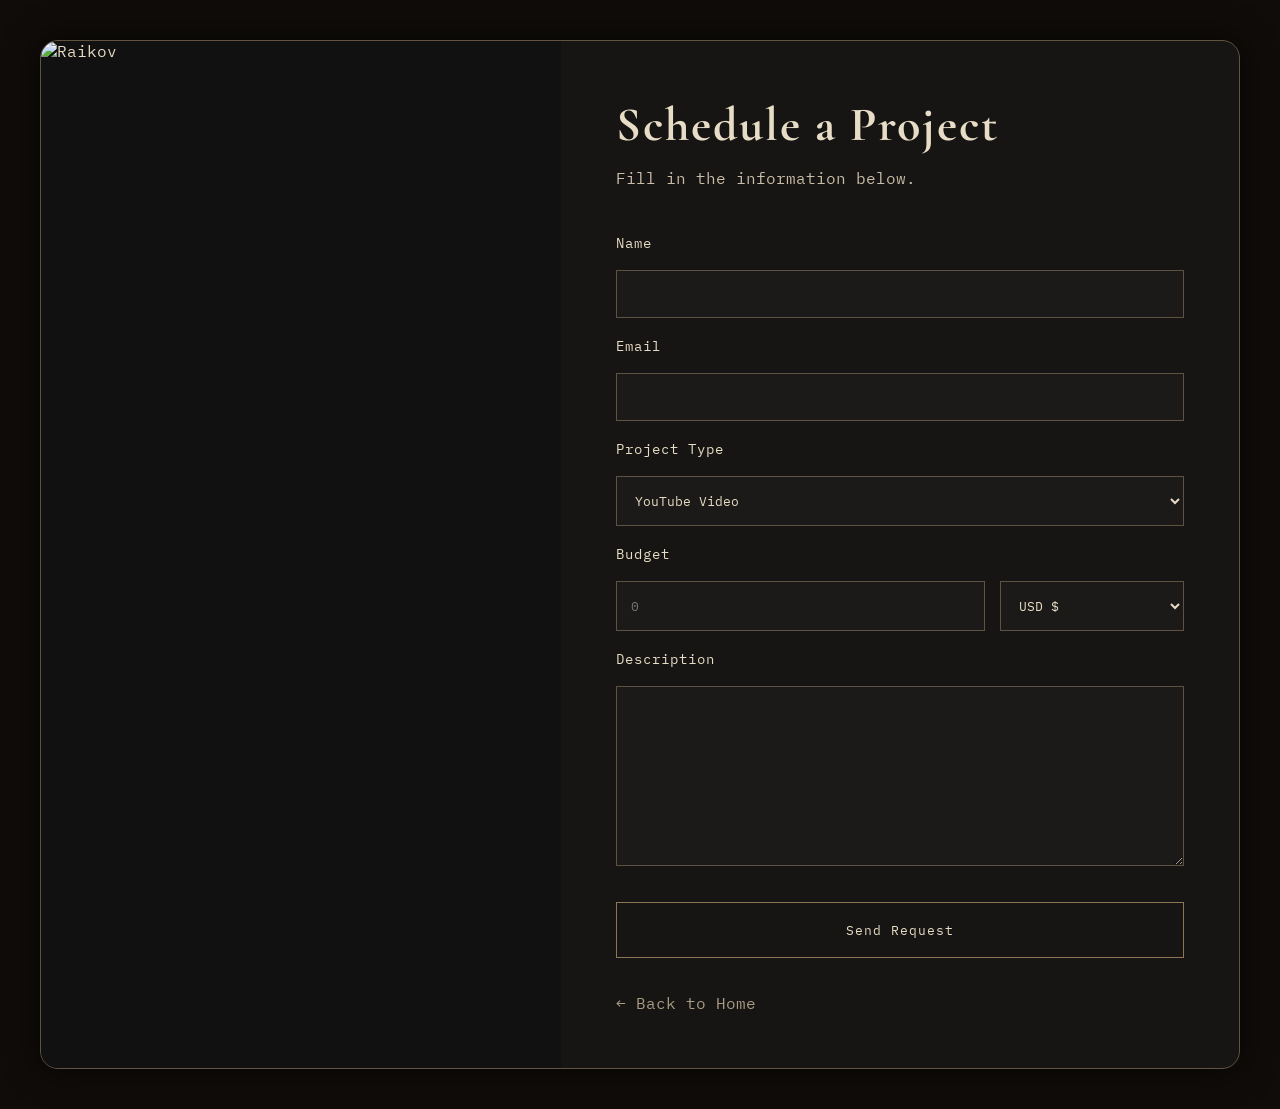
==== schedule.html @ 5ae65aef "Add files via upload" ====
<!DOCTYPE html>
<html lang="en">

<head>

<meta charset="UTF-8">
<meta name="viewport" content="width=device-width, initial-scale=1.0">

<title>Schedule Project • Raikov Studio</title>

<link rel="stylesheet" href="schedule.css">

<link rel="preconnect" href="https://fonts.googleapis.com">
<link rel="preconnect" href="https://fonts.gstatic.com" crossorigin>

<link href="https://fonts.googleapis.com/css2?family=Cormorant+Garamond:wght@500;700&family=IBM+Plex+Mono:wght@400;500&display=swap" rel="stylesheet">

</head>

<body>

<div class="container">

<div class="left">

<img src="images/raikov2.jpg" alt="Raikov">

</div>

<div class="right">

<h1>Schedule a Project</h1>

<p class="subtitle">
Fill in the information below.
</p>

<form>

<label>Name</label>
<input type="text">

<label>Email</label>
<input type="email">

<label>Project Type</label>

<select>

<option>YouTube Video</option>
<option>Short Form</option>
<option>Gaming</option>
<option>Documentary</option>
<option>Other</option>

</select>

<label>Budget</label>

<div class="budget">

<input type="number" placeholder="0">

<select>

<option>USD $</option>
<option>EUR €</option>
<option>GBP £</option>
<option>CHF Fr</option>
<option>AUD $</option>
<option>CAD $</option>

</select>

</div>

<label>Description</label>

<textarea rows="6"></textarea>

<button type="submit">

Send Request

</button>

</form>

<a class="back" href="index.html">

← Back to Home

</a>

</div>

</div>

</body>

</html>
---- schedule.css ----
*{
    margin:0;
    padding:0;
    box-sizing:border-box;
}

body{

    background:#0F0C09;
    color:#E7DCC5;
    font-family:'IBM Plex Mono', monospace;

    min-height:100vh;

    display:flex;
    justify-content:center;
    align-items:center;

    padding:40px;

}

.container{

    width:1200px;
    max-width:100%;

    display:grid;
    grid-template-columns:520px 1fr;

    background:#171513;

    border:1px solid #615340;

    border-radius:18px;

    overflow:hidden;

    box-shadow:
    0 0 35px rgba(0,0,0,.6);

}

.left{

    background:#111;

}

.left img{

    width:100%;
    height:100%;

    object-fit:cover;

    display:block;

}

.right{

    padding:55px;

    display:flex;
    flex-direction:column;

}

h1{

    font-family:'Cormorant Garamond', serif;

    font-size:48px;

    margin-bottom:10px;

    letter-spacing:2px;

}

.subtitle{

    color:#C9BCA8;

    margin-bottom:40px;

    line-height:1.8;

}

form{

    display:flex;
    flex-direction:column;

    gap:18px;

}

label{

    font-size:.9rem;

    letter-spacing:1px;

}

input,
select,
textarea{

    width:100%;

    background:#1C1A18;

    color:#E7DCC5;

    border:1px solid #5F5242;

    padding:14px;

    font-family:inherit;

    outline:none;

    transition:.25s;

}

input:focus,
select:focus,
textarea:focus{

    border-color:#BFA57A;

}

textarea{

    resize:vertical;

    min-height:180px;

}

.budget{

    display:grid;

    grid-template-columns:2fr 1fr;

    gap:15px;

}

button{

    margin-top:18px;

    padding:18px;

    background:transparent;

    color:#E7DCC5;

    border:1px solid #8B7555;

    font-family:inherit;

    cursor:pointer;

    transition:.3s;

    letter-spacing:1px;

}

button:hover{

    background:#E7DCC5;

    color:#171513;

}

.back{

    margin-top:35px;

    color:#D9C9A9;

    text-decoration:none;

    opacity:.75;

}

.back:hover{

    opacity:1;

}

@media(max-width:980px){

.container{

    grid-template-columns:1fr;

}

.left{

    height:500px;

}

.right{

    padding:35px;

}

}
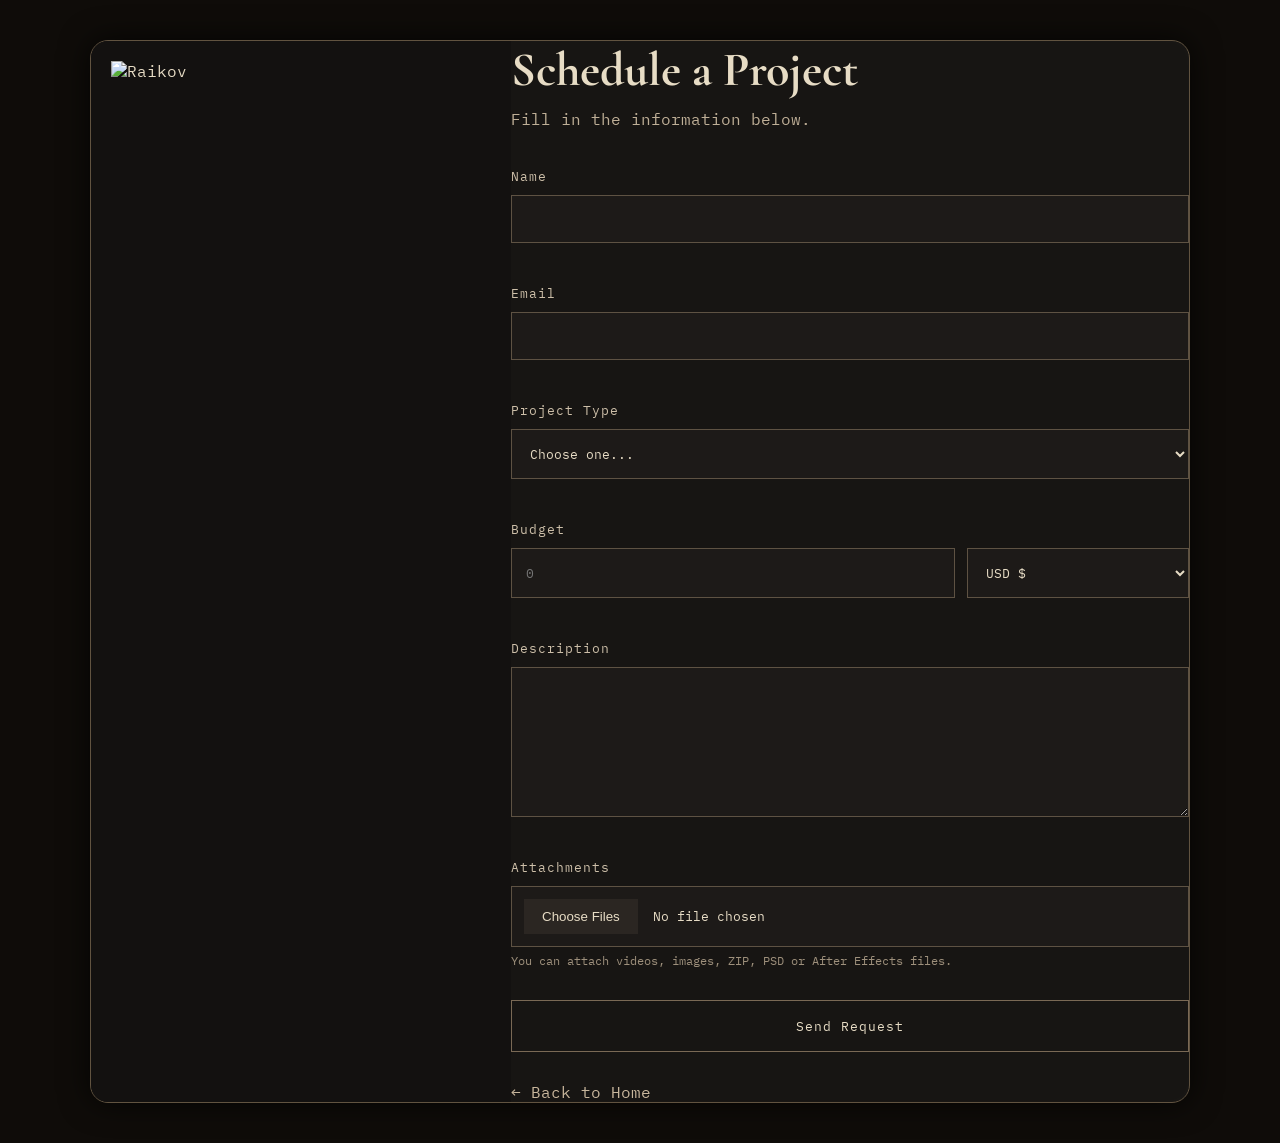
==== commit 55fa27dd: "Update schedule.html" ====
--- a/schedule.html
+++ b/schedule.html
@@ -21,81 +21,137 @@
 
 <div class="container">
 
-<div class="left">
+    <div class="left">
 
-<img src="images/raikov2.jpg" alt="Raikov">
+        <img src="images/raikov-full.jpg" alt="Raikov">
+
+    </div>
+
+    <div class="right">
+
+        <h1>Schedule a Project</h1>
+
+        <p class="subtitle">
+            Fill in the information below.
+        </p>
+
+        <form id="projectForm" novalidate>
+
+            <label for="name">Name</label>
+            <input
+                type="text"
+                id="name"
+                name="name"
+                required
+            >
+
+            <small class="error"></small>
+
+            <label for="email">Email</label>
+            <input
+                type="email"
+                id="email"
+                name="email"
+                required
+            >
+
+            <small class="error"></small>
+
+            <label for="project">Project Type</label>
+
+            <select
+                id="project"
+                name="project"
+                required
+            >
+
+                <option value="">Choose one...</option>
+                <option>YouTube Video</option>
+                <option>Short Form</option>
+                <option>Gaming</option>
+                <option>Documentary</option>
+                <option>Other</option>
+
+            </select>
+
+            <small class="error"></small>
+
+            <label>Budget</label>
+
+            <div class="budget">
+
+                <input
+                    type="number"
+                    id="budget"
+                    name="budget"
+                    placeholder="0"
+                    required
+                >
+
+                <select
+                    id="currency"
+                    name="currency"
+                    required
+                >
+
+                    <option>USD $</option>
+                    <option>EUR €</option>
+                    <option>GBP £</option>
+                    <option>CHF Fr</option>
+                    <option>CAD $</option>
+                    <option>AUD $</option>
+
+                </select>
+
+            </div>
+
+            <small class="error"></small>
+
+            <label for="description">Description</label>
+
+            <textarea
+                id="description"
+                name="description"
+                rows="6"
+                required
+            ></textarea>
+
+            <small class="error"></small>
+
+            <label for="files">Attachments</label>
+
+            <input
+                type="file"
+                id="files"
+                name="files"
+                multiple
+                accept=".mp4,.mov,.avi,.mkv,.png,.jpg,.jpeg,.zip,.rar,.7z,.psd,.aep"
+            >
+
+            <small class="upload-text">
+                You can attach videos, images, ZIP, PSD or After Effects files.
+            </small>
+
+            <button type="submit">
+
+                Send Request
+
+            </button>
+
+        </form>
+
+        <a class="back" href="index.html">
+
+            ← Back to Home
+
+        </a>
+
+    </div>
 
 </div>
 
-<div class="right">
-
-<h1>Schedule a Project</h1>
-
-<p class="subtitle">
-Fill in the information below.
-</p>
-
-<form>
-
-<label>Name</label>
-<input type="text">
-
-<label>Email</label>
-<input type="email">
-
-<label>Project Type</label>
-
-<select>
-
-<option>YouTube Video</option>
-<option>Short Form</option>
-<option>Gaming</option>
-<option>Documentary</option>
-<option>Other</option>
-
-</select>
-
-<label>Budget</label>
-
-<div class="budget">
-
-<input type="number" placeholder="0">
-
-<select>
-
-<option>USD $</option>
-<option>EUR €</option>
-<option>GBP £</option>
-<option>CHF Fr</option>
-<option>AUD $</option>
-<option>CAD $</option>
-
-</select>
-
-</div>
-
-<label>Description</label>
-
-<textarea rows="6"></textarea>
-
-<button type="submit">
-
-Send Request
-
-</button>
-
-</form>
-
-<a class="back" href="index.html">
-
-← Back to Home
-
-</a>
-
-</div>
-
-</div>
+<script src="schedule.js"></script>
 
 </body>
 
-</html>+</html>
--- a/schedule.css
+++ b/schedule.css
@@ -7,219 +7,311 @@
 body{
 
     background:#0F0C09;
+
+    font-family:'IBM Plex Mono', monospace;
+
     color:#E7DCC5;
+
+    display:flex;
+
+    justify-content:center;
+
+    align-items:center;
+
+    min-height:100vh;
+
+    padding:40px;
+
+}
+
+.container{
+
+    width:1100px;
+
+    display:grid;
+
+    grid-template-columns:420px 1fr;
+
+    background:#171513;
+
+    border:1px solid #615340;
+
+    border-radius:18px;
+
+    overflow:hidden;
+
+    box-shadow:
+    0 0 30px rgba(0,0,0,.75),
+    inset 0 0 12px rgba(255,255,255,.02);
+
+.left{
+
+    background:#131110;
+
+    display:flex;
+
+    justify-content:center;
+
+    align-items:center;
+
+    padding:20px;
+
+}
+
+.left img{
+
+    width:100%;
+
+    height:100%;
+
+    object-fit:contain;
+
+    object-position:center;
+
+    display:block;
+
+}
+
+h1{
+
+    font-family:'Cormorant Garamond', serif;
+
+    font-size:48px;
+
+    margin-bottom:8px;
+
+}
+
+.subtitle{
+
+    color:#BFAF97;
+
+    margin-bottom:35px;
+
+    line-height:1.6;
+
+}
+
+form{
+
+    display:flex;
+
+    flex-direction:column;
+
+}
+
+label{
+
+    margin-bottom:10px;
+
+    font-size:.82rem;
+
+    letter-spacing:1px;
+
+    color:#CDBFA9;
+
+}
+
+input,
+textarea,
+select{
+
+    width:100%;
+
+    background:#1D1A18;
+
+    color:#E7DCC5;
+
+    border:1px solid #5E5243;
+
+    padding:14px;
+
+    margin-bottom:6px;
+
     font-family:'IBM Plex Mono', monospace;
 
-    min-height:100vh;
-
-    display:flex;
-    justify-content:center;
-    align-items:center;
-
-    padding:40px;
+    outline:none;
+
+    transition:.25s;
+
+}
+
+input:focus,
+textarea:focus,
+select:focus{
+
+    border-color:#8D765B;
+
+}
+
+textarea{
+
+    resize:vertical;
+
+    min-height:150px;
+
+}
+
+.budget{
+
+    display:grid;
+
+    grid-template-columns:2fr 1fr;
+
+    gap:12px;
+
+}
+
+input[type=file]{
+
+    padding:12px;
+
+    cursor:pointer;
+
+}
+
+input[type=file]::file-selector-button{
+
+    background:#2B2622;
+
+    color:#E7DCC5;
+
+    border:none;
+
+    padding:10px 18px;
+
+    margin-right:15px;
+
+    cursor:pointer;
+
+    transition:.25s;
+
+}
+
+input[type=file]::file-selector-button:hover{
+
+    background:#3C352F;
+
+}
+
+.upload-text{
+
+    color:#9E907C;
+
+    font-size:.75rem;
+
+    margin-bottom:24px;
+
+}
+
+button{
+
+    background:transparent;
+
+    border:1px solid #7A6955;
+
+    color:#E7DCC5;
+
+    padding:16px;
+
+    cursor:pointer;
+
+    font-family:'IBM Plex Mono', monospace;
+
+    letter-spacing:1px;
+
+    transition:.3s;
+
+    margin-top:8px;
+
+}
+
+button:hover{
+
+    background:#E7DCC5;
+
+    color:#171513;
+
+}
+
+.back{
+
+    display:inline-block;
+
+    margin-top:30px;
+
+    color:#C8B69C;
+
+    text-decoration:none;
+
+    transition:.25s;
+
+}
+
+.back:hover{
+
+    padding-left:8px;
+
+}
+
+.error{
+
+    color:#C94D4D;
+
+    font-size:.75rem;
+
+    min-height:18px;
+
+    margin-bottom:18px;
+
+    display:block;
+
+}
+
+input.invalid,
+textarea.invalid,
+select.invalid{
+
+    border:1px solid #C94D4D;
+
+}
+
+@media(max-width:950px){
+
+body{
+
+    padding:20px;
 
 }
 
 .container{
 
-    width:1200px;
-    max-width:100%;
-
-    display:grid;
-    grid-template-columns:520px 1fr;
-
-    background:#171513;
-
-    border:1px solid #615340;
-
-    border-radius:18px;
-
-    overflow:hidden;
-
-    box-shadow:
-    0 0 35px rgba(0,0,0,.6);
+    grid-template-columns:1fr;
 
 }
 
 .left{
 
-    background:#111;
-
-}
-
-.left img{
-
-    width:100%;
-    height:100%;
-
-    object-fit:cover;
-
-    display:block;
+    height:500px;
 
 }
 
 .right{
 
-    padding:55px;
-
-    display:flex;
-    flex-direction:column;
+    padding:28px;
 
 }
 
 h1{
 
-    font-family:'Cormorant Garamond', serif;
-
-    font-size:48px;
-
-    margin-bottom:10px;
-
-    letter-spacing:2px;
-
-}
-
-.subtitle{
-
-    color:#C9BCA8;
-
-    margin-bottom:40px;
-
-    line-height:1.8;
-
-}
-
-form{
-
-    display:flex;
-    flex-direction:column;
-
-    gap:18px;
-
-}
-
-label{
-
-    font-size:.9rem;
-
-    letter-spacing:1px;
-
-}
-
-input,
-select,
-textarea{
-
-    width:100%;
-
-    background:#1C1A18;
-
-    color:#E7DCC5;
-
-    border:1px solid #5F5242;
-
-    padding:14px;
-
-    font-family:inherit;
-
-    outline:none;
-
-    transition:.25s;
-
-}
-
-input:focus,
-select:focus,
-textarea:focus{
-
-    border-color:#BFA57A;
-
-}
-
-textarea{
-
-    resize:vertical;
-
-    min-height:180px;
+    font-size:38px;
 
 }
 
 .budget{
 
-    display:grid;
-
-    grid-template-columns:2fr 1fr;
-
-    gap:15px;
-
-}
-
-button{
-
-    margin-top:18px;
-
-    padding:18px;
-
-    background:transparent;
-
-    color:#E7DCC5;
-
-    border:1px solid #8B7555;
-
-    font-family:inherit;
-
-    cursor:pointer;
-
-    transition:.3s;
-
-    letter-spacing:1px;
-
-}
-
-button:hover{
-
-    background:#E7DCC5;
-
-    color:#171513;
-
-}
-
-.back{
-
-    margin-top:35px;
-
-    color:#D9C9A9;
-
-    text-decoration:none;
-
-    opacity:.75;
-
-}
-
-.back:hover{
-
-    opacity:1;
-
-}
-
-@media(max-width:980px){
-
-.container{
-
     grid-template-columns:1fr;
 
 }
 
-.left{
-
-    height:500px;
-
-}
-
-.right{
-
-    padding:35px;
-
-}
-
-}+}
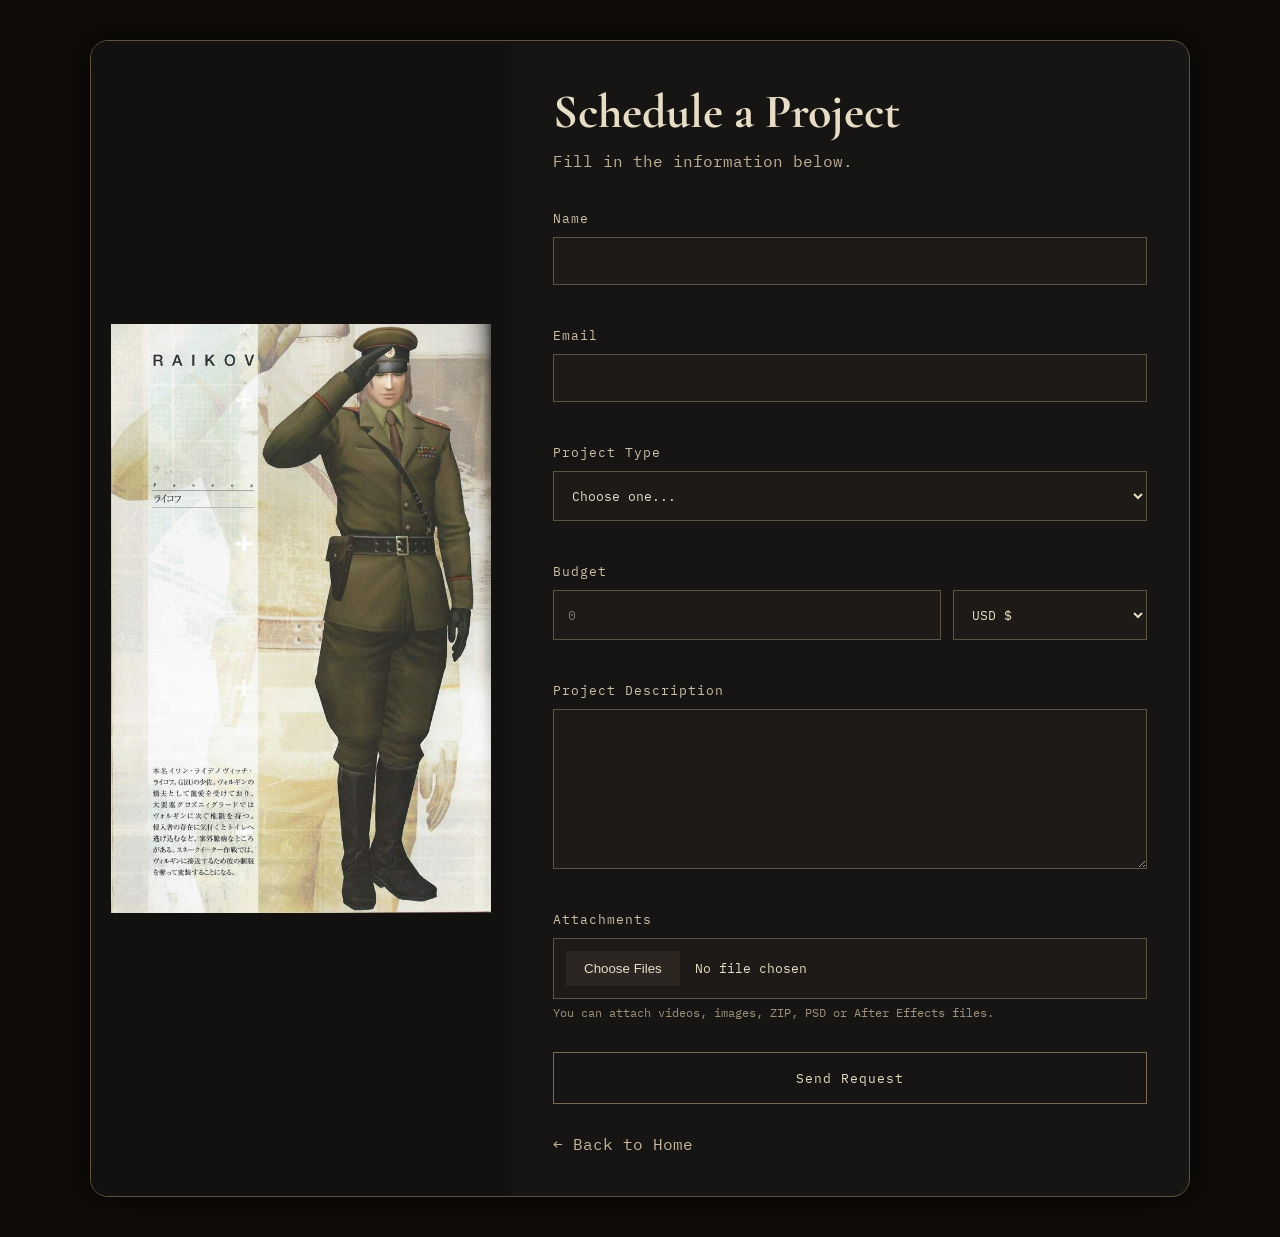
==== commit 84ca755d: "Add files via upload" ====
--- a/schedule.html
+++ b/schedule.html
@@ -3,17 +3,17 @@
 
 <head>
 
-<meta charset="UTF-8">
-<meta name="viewport" content="width=device-width, initial-scale=1.0">
+    <meta charset="UTF-8">
+    <meta name="viewport" content="width=device-width, initial-scale=1.0">
 
-<title>Schedule Project • Raikov Studio</title>
+    <title>Schedule Project • Raikov Studio</title>
 
-<link rel="stylesheet" href="schedule.css">
+    <link rel="stylesheet" href="schedule.css">
 
-<link rel="preconnect" href="https://fonts.googleapis.com">
-<link rel="preconnect" href="https://fonts.gstatic.com" crossorigin>
+    <link rel="preconnect" href="https://fonts.googleapis.com">
+    <link rel="preconnect" href="https://fonts.gstatic.com" crossorigin>
 
-<link href="https://fonts.googleapis.com/css2?family=Cormorant+Garamond:wght@500;700&family=IBM+Plex+Mono:wght@400;500&display=swap" rel="stylesheet">
+    <link href="https://fonts.googleapis.com/css2?family=Cormorant+Garamond:wght@500;700&family=IBM+Plex+Mono:wght@400;500&display=swap" rel="stylesheet">
 
 </head>
 
@@ -23,7 +23,7 @@
 
     <div class="left">
 
-        <img src="images/raikov-full.jpg" alt="Raikov">
+        <img src="raikov-full.jpg" alt="Raikov">
 
     </div>
 
@@ -38,6 +38,7 @@
         <form id="projectForm" novalidate>
 
             <label for="name">Name</label>
+
             <input
                 type="text"
                 id="name"
@@ -48,6 +49,7 @@
             <small class="error"></small>
 
             <label for="email">Email</label>
+
             <input
                 type="email"
                 id="email"
@@ -70,6 +72,7 @@
                 <option>Short Form</option>
                 <option>Gaming</option>
                 <option>Documentary</option>
+                <option>Commercial</option>
                 <option>Other</option>
 
             </select>
@@ -91,7 +94,6 @@
                 <select
                     id="currency"
                     name="currency"
-                    required
                 >
 
                     <option>USD $</option>
@@ -107,7 +109,7 @@
 
             <small class="error"></small>
 
-            <label for="description">Description</label>
+            <label for="description">Project Description</label>
 
             <textarea
                 id="description"
@@ -129,7 +131,9 @@
             >
 
             <small class="upload-text">
+
                 You can attach videos, images, ZIP, PSD or After Effects files.
+
             </small>
 
             <button type="submit">
@@ -154,4 +158,4 @@
 
 </body>
 
-</html>
+</html>
--- a/schedule.css
+++ b/schedule.css
@@ -7,15 +7,11 @@
 body{
 
     background:#0F0C09;
-
     font-family:'IBM Plex Mono', monospace;
-
     color:#E7DCC5;
 
     display:flex;
-
     justify-content:center;
-
     align-items:center;
 
     min-height:100vh;
@@ -29,7 +25,6 @@
     width:1100px;
 
     display:grid;
-
     grid-template-columns:420px 1fr;
 
     background:#171513;
@@ -41,17 +36,17 @@
     overflow:hidden;
 
     box-shadow:
-    0 0 30px rgba(0,0,0,.75),
-    inset 0 0 12px rgba(255,255,255,.02);
+        0 0 30px rgba(0,0,0,.75),
+        inset 0 0 12px rgba(255,255,255,.02);
+
+}
 
 .left{
 
     background:#131110;
 
     display:flex;
-
     justify-content:center;
-
     align-items:center;
 
     padding:20px;
@@ -61,14 +56,18 @@
 .left img{
 
     width:100%;
-
     height:100%;
 
     object-fit:contain;
-
     object-position:center;
 
     display:block;
+
+}
+
+.right{
+
+    padding:42px;
 
 }
 
@@ -148,7 +147,7 @@
 
     resize:vertical;
 
-    min-height:150px;
+    min-height:160px;
 
 }
 
@@ -202,55 +201,7 @@
 
     margin-bottom:24px;
 
-}
-
-button{
-
-    background:transparent;
-
-    border:1px solid #7A6955;
-
-    color:#E7DCC5;
-
-    padding:16px;
-
-    cursor:pointer;
-
-    font-family:'IBM Plex Mono', monospace;
-
-    letter-spacing:1px;
-
-    transition:.3s;
-
-    margin-top:8px;
-
-}
-
-button:hover{
-
-    background:#E7DCC5;
-
-    color:#171513;
-
-}
-
-.back{
-
-    display:inline-block;
-
-    margin-top:30px;
-
-    color:#C8B69C;
-
-    text-decoration:none;
-
-    transition:.25s;
-
-}
-
-.back:hover{
-
-    padding-left:8px;
+    display:block;
 
 }
 
@@ -276,42 +227,114 @@
 
 }
 
+button{
+
+    margin-top:8px;
+
+    background:transparent;
+
+    border:1px solid #7A6955;
+
+    color:#E7DCC5;
+
+    padding:16px;
+
+    font-family:'IBM Plex Mono', monospace;
+
+    letter-spacing:1px;
+
+    cursor:pointer;
+
+    transition:.3s;
+
+}
+
+button:hover{
+
+    background:#E7DCC5;
+
+    color:#171513;
+
+}
+
+.back{
+
+    display:inline-block;
+
+    margin-top:30px;
+
+    color:#C8B69C;
+
+    text-decoration:none;
+
+    transition:.25s;
+
+}
+
+.back:hover{
+
+    padding-left:8px;
+
+}
+
 @media(max-width:950px){
 
-body{
-
-    padding:20px;
-
-}
-
-.container{
-
-    grid-template-columns:1fr;
-
-}
-
-.left{
-
-    height:500px;
-
-}
-
-.right{
-
-    padding:28px;
-
-}
-
-h1{
-
-    font-size:38px;
-
-}
-
-.budget{
-
-    grid-template-columns:1fr;
-
-}
-
-}
+    body{
+
+        padding:20px;
+
+    }
+
+    .container{
+
+        grid-template-columns:1fr;
+
+    }
+
+    .left{
+
+        height:520px;
+
+    }
+
+    .right{
+
+        padding:28px;
+
+    }
+
+    h1{
+
+        font-size:38px;
+
+    }
+
+    .budget{
+
+        grid-template-columns:1fr;
+
+    }
+
+}
+
+@media(max-width:650px){
+
+    .left{
+
+        height:380px;
+
+    }
+
+    h1{
+
+        font-size:32px;
+
+    }
+
+    .right{
+
+        padding:22px;
+
+    }
+
+}
